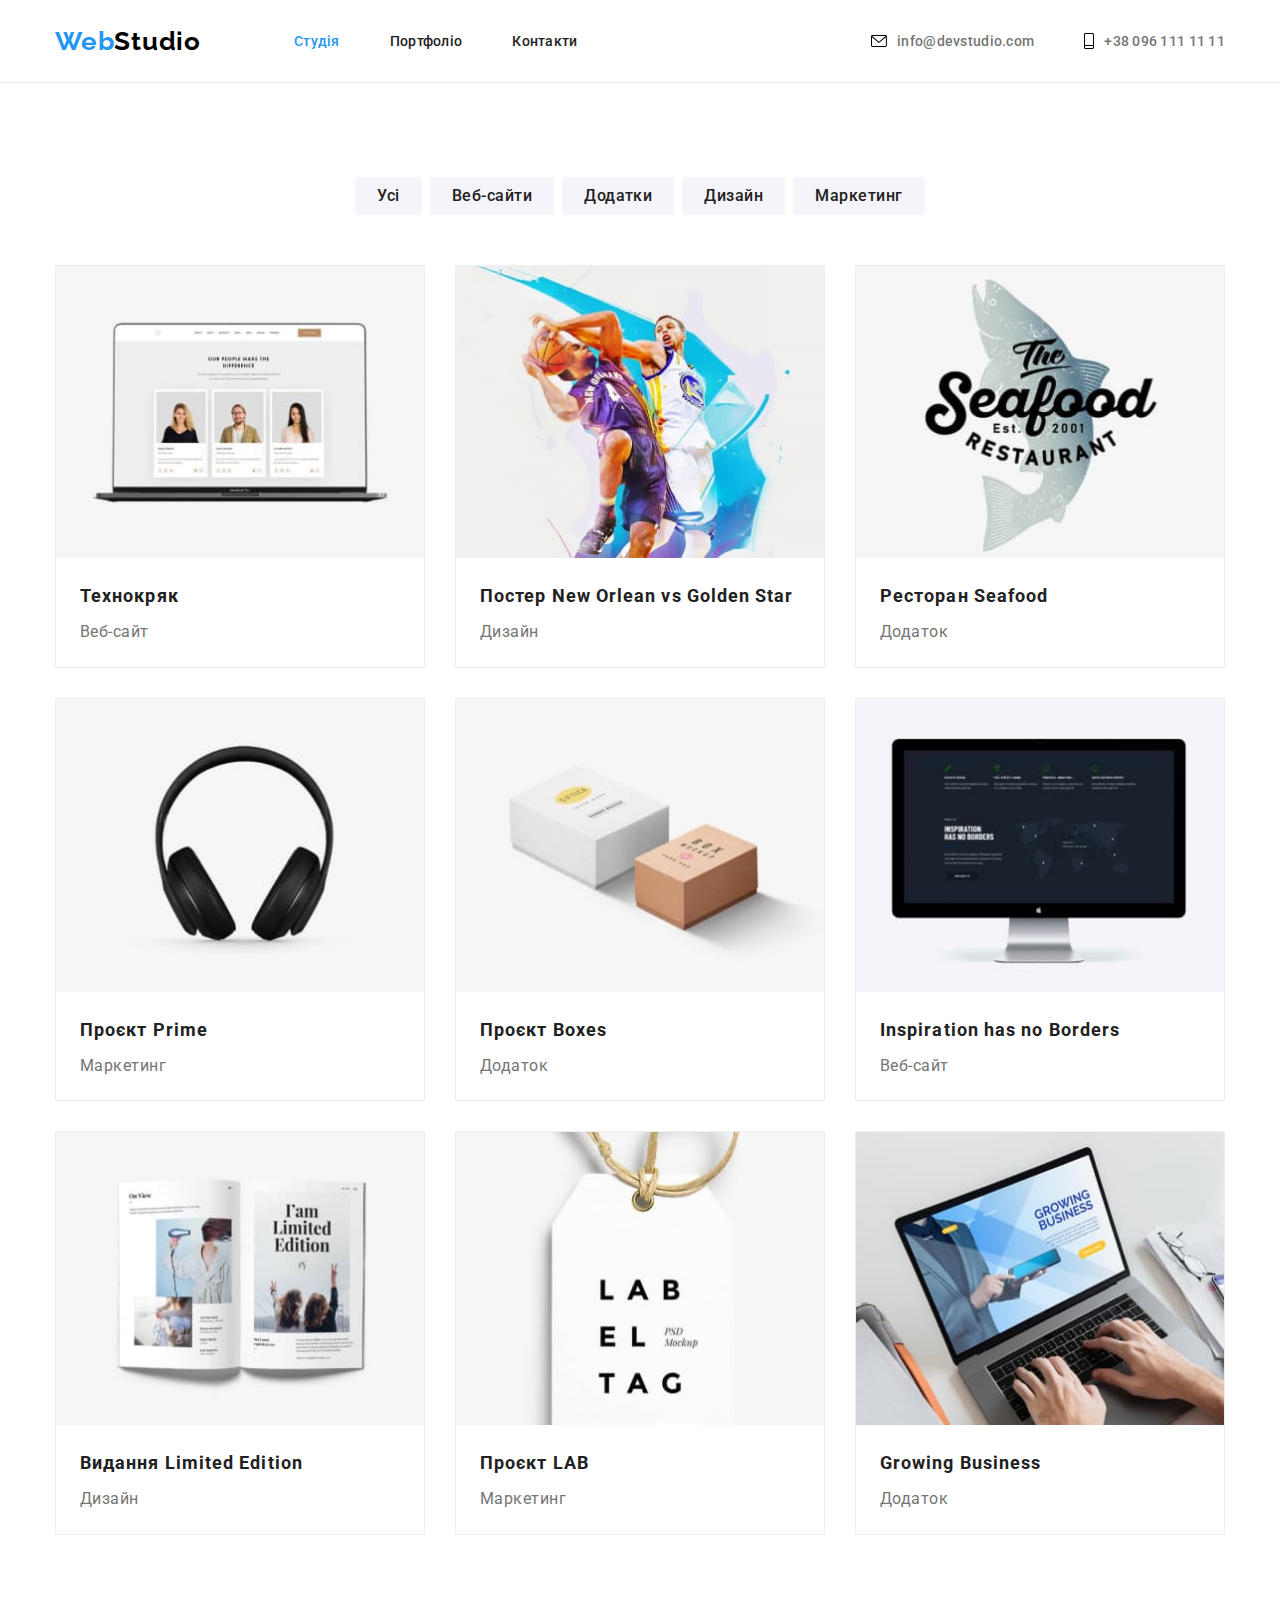
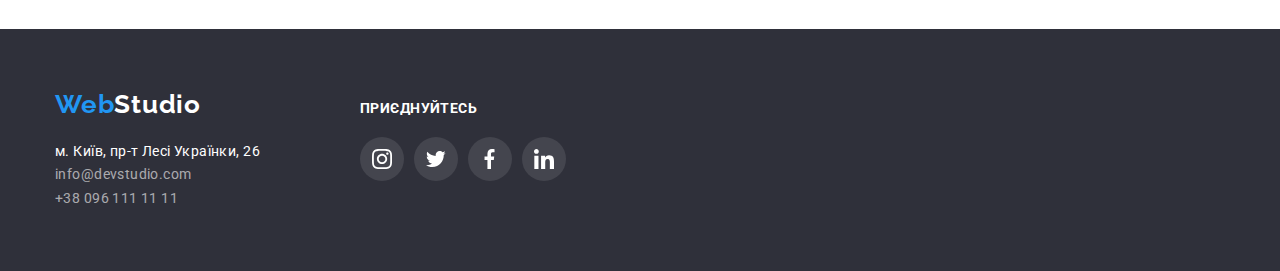
==== portfolio.html @ 0759c71a "and" ====
<!DOCTYPE html>
<html lang="en">
  <head>
    <meta charset="UTF-8" />
    <meta http-equiv="X-UA-Compatible" content="IE=edge" />
    <meta name="viewport" content="width=device-width, initial-scale=1.0" />
    <link rel="stylesheet" href="./css/normalize.css" />
    <link rel="stylesheet" href="./css/styles.css" />
    <link rel="preconnect" href="https://fonts.googleapis.com" />
    <link rel="preconnect" href="https://fonts.gstatic.com" crossorigin />
    <link
      href="https://fonts.googleapis.com/css2?family=Raleway:wght@700&family=Roboto:wght@400;500;700;900&display=swap"
      rel="stylesheet"
    />
    <title>Document</title>
  </head>
  <body>
    <header class="header">
      <div class="container">
        <div class="header-container">
          <a class="logo" href="./index.html"><span>Web</span>Studio</a>
          
            
          <nav class="navigation-menu">
           
            <ul class="navigation">
              <li class="navigation-menu-item"><a class="curent" href="./index.html">Студія</a></li>
              <li class="navigation-menu-item"><a href="./portfolio.html">Портфоліо</a></li>
              <li class="navigation-menu-item"><a href="#">Контакти</a></li>
            </ul>
          </nav>
        
          <ul class="header-contacts">
            <li class="header-envelope">
              <a class="header-mail" href="mailto:info@devstudio.com"> <svg class="button-icon-envelope" width="16" height="12">
                <use href="./images/symbol-defs.svg#icon-envelope"></use>
              </svg>info@devstudio.com</a>
            </li>
            <li>
              <a class="heater-tel" href="tel:+380961111111"><svg class="button-icon-envelope" width="10" height="16">
                <use href="./images/symbol-defs.svg#icon-phone"></use>
              </svg>+38 096 111 11 11</a>
            </li>
          </ul>
        </div>
        </div>
      </div>
    </header>
    <main>
      <section class="section-portfolio">
        <div class="container">
          <h1 class="visually-hidden">Портфоліо</h1>
          <ul class="portfolio-buttons">
            <li class="porfolio-item">
              <button class="porfolio-button" type="button">Усі</button>
            </li>
            <li class="porfolio-item">
              <button class="porfolio-button" type="button">Веб-сайти</button>
            </li>
            <li class="porfolio-item">
              <button class="porfolio-button" type="button">Додатки</button>
            </li>
            <li class="porfolio-item">
              <button class="porfolio-button" type="button">Дизайн</button>
            </li>
            <li class="porfolio-item">
              <button class="porfolio-button" type="button">Маркетинг</button>
            </li>
          </ul>
          <ul class="item_portfolio">
            <li class="item_portfolios">
              <a href="#" class="portfolio-link">
              <img
                src="images/команда.jpg"
                alt="технокряк"
                width="370"
                height="294"
              />
              <div class="item-name">
              <h2 class="card-title">Технокряк</h2>
              <p class="card-description">Веб-сайт</p>
            
            </div>
          </a>
            </li>
            <li class="item_portfolios">
              <a href="#" class="portfolio-link">
              <img
                src="images/баскетбол.jpg"
                alt="постер"
                width="370"
                height="294"
              />
              <div class="item-name">
              <h2 class="card-title">Постер New Orlean vs Golden Star</h2>
              <p class="card-description">Дизайн</p>
            </div>
          </a>
            </li>
            <li class="item_portfolios">
              <a href="#" class="portfolio-link">
              <img
                src="images/реклама.jpg"
                alt="Ресторан Seafood"
                width="370"
                height="294"
              />
              <div class="item-name">
              <h2 class="card-title">Ресторан Seafood</h2>
              <p class="card-description">Додаток</p>
            </div>
          </a>
            </li>
            <li class="item_portfolios">
            <a href="#" class="portfolio-link">
              <img
                src="images/наушники.jpg"
                alt="Проєкт Prime"
                width="370"
                height="294"
              />
              <div class="item-name">
              <h2 class="card-title">Проєкт Prime</h2>
              <p class="card-description">Маркетинг</p>
            </div>
          </a>
            </li>
            <li class="item_portfolios">
              <a href="#" class="portfolio-link">
              <img
                src="images/коробки.jpg"
                alt="Проєкт Boxes"
                width="370"
                height="294"
              />
              <div class="item-name">
              <h2 class="card-title">Проєкт Boxes</h2>
              <p class="card-description">Додаток</p>
            </div>
          </a>
            </li>
           
            <li class="item_portfolios">
              <a href="#" class="portfolio-link">
              <img
                src="images/imac.jpg"
                alt="Inspiration has no Borders"
                width="370"
                height="294"
              />
              <div class="item-name">
              <h2 class="card-title">Inspiration has no Borders</h2>
              <p class="card-description">Веб-сайт</p>
            </div>
          </a>
            </li>
           
            <li class="item_portfolios">
              <a href="#" class="portfolio-link">
              <img
                src="images/книга.jpg"
                alt="Видання Limited Edition"
                width="370"
                height="294"
              />
              <div class="item-name">
              <h2 class="card-title">Видання Limited Edition</h2>
              <p class="card-description">Дизайн</p>
            </div>
          </a>
            </li>
           
            <li class="item_portfolios">
              <a href="#" class="portfolio-link">
              <img
                src="images/шильдік.jpg"
                alt="Проєкт LAB"
                width="370"
                height="294"
              />
              <div class="item-name">
              <h2 class="card-title">Проєкт LAB</h2>
              <p class="card-description">Маркетинг</p>
            </div>
          </a>
            </li>
            
            <li class="item_portfolios">
              <a href="#" class="portfolio-link">
              <img
                src="images/ноутбк.jpg"
                alt="Growing Business"
                width="370"
                height="294"
              />
              <div class="item-name">
              <h2 class="card-title">Growing Business</h2>
              <p class="card-description">Додаток</p>
              </div>
            </a>
            </li>
          </ul>
        </div>
      </section>
    </main>
    <footer class="footer">
      <div class="container">
        <div class="footer-adres">
        <a class="footer-logo" href="./index.html"><span>Web</span>Studio</a>
        <address>
          <ul class="footer-addres">
            <li>
              <a
                class="name-address"
                href="https://goo.gl/maps/CPtrU1FHBa2aNyZL9"
                target="_blank"
                rel="noopener noreferrer nofollow"
                >м. Київ, пр-т Лесі Українки, 26</a
              >
            </li>
            <li>
              <a class="footer-mail" href="mailto:info@devstudio.com"
                >info@devstudio.com</a
              >
            </li>
            <li>
              <a class="footer-phone" href="tel:380961111111"
                >+38 096 111 11 11</a
              >
            </li>
          </ul>
        </address>
      </div>
      <div class="footer-socials-block">
        <p class="social-footer-title">приєднуйтесь</p>
        <ul class="social-footer-list">
          <li class="social-footer-item">
            <a href="#" class="social-footer-link">
              <svg width="20" height="20">
                <use href="./images/symbol-defs.svg#icon-instagram"></use>
              </svg>
            </a>
          </li>
          <li class="social-footer-item">
            <a href="#" class="social-footer-link">
              <svg width="20" height="20">
                <use href="./images/symbol-defs.svg#icon-twiter-1"></use>
              </svg>
            </a>
          </li>
          <li class="social-footer-item">
            <a href="#" class="social-footer-link">
              <svg width="20" height="20">
                <use href="./images/symbol-defs.svg#icon-facebook"></use>
              </svg>
            </a>
          </li>
          <li class="social-footer-item">
            <a href="#" class="social-footer-link">
              <svg width="20" height="20">
                <use href="./images/symbol-defs.svg#icon-linkedin"></use>
              </svg>
            </a>
          </li>
        </ul>
      </div>
      </div>
    </footer>
  </body>
</html>
---- css/styles.css ----
:root {
  --primary-text-color: #757575;
  --primary-background-color: #ffffff;
  --primery-hover-color: #2196f3;
  --primery-title-color: #212121;
}

body {
  font-family: "Roboto", sans-serif;
  color: var(--primary-text-color);
  font-size: 16px;
  font-weight: 400;
  background-color: var(--primary-background-color);
}
a {
  color: inherit;
  text-decoration: none;
  cursor: pointer;
}
h1,
h2,
h3,
h4,
h5,
h6,
p,
ul {
  margin: 0;
  padding: 0;
}
li {
  list-style: none;
}
.container {
  max-width: 1200px;
  padding: 0 15px;
  margin: 0 auto;
}
.header .logo {
  font-family: "Raleway", sans-serif;
  font-weight: 700;
  font-size: 26px;
  line-height: 1.2;
  letter-spacing: 0.03em;
  color: #000000;
  margin-right: 93px;
  padding: 24px 0;
}
.header .logo span {
  color: #2196f3;
}
.navigation li a {
  font-weight: 500;
  font-size: 14px;
  padding: 32px 0;
  line-height: 1.14;
  letter-spacing: 0.02em;
  color: var(--primery-title-color);
}
.navigation li a:hover,
.navigation li a:focus {
  color: var(--primery-hover-color);
}

ul {
  list-style: none;
}
.header-contacts li a {
  font-weight: 500;
  font-size: 14px;
  line-height: 16px;
  letter-spacing: 0.02em;
}
.header-contacts li a:hover,
.header-contacts li a:focus {
  color: var(--primery-hover-color);
}
.hero_button:hover,
.hero_button:focus {
  background-color: #188ce8;
  cursor: pointer;
}

.navigation .curent {
  color: var(--primery-hover-color);
}
.section.hero-section {
  background-image: linear-gradient(
      to top,
      rgba(47, 48, 58, 0.4),
      rgba(47, 48, 48, 0.4)
    ),
    url(../images/people.jpg);
  background-size: cover;
  background-position: center;
  background-repeat: no-repeat;
}
.hero-title {
  font-weight: 900;
  font-size: 44px;
  line-height: 1.37;
  text-align: center;
  letter-spacing: 0.06em;
  text-transform: uppercase;
  color: var(--primary-background-color);
  max-width: 696px;
  margin: 0 auto 30px;
}
.container-box {
  text-align: center;
}
img {
  display: block;
  width: 100%;
  height: auto;
}

.hero_button {
  background: var(--primery-hover-color);
  box-shadow: 0px 4px 4px rgb(0 0 0 / 15%);
  border-radius: 4px;
  font-family: "Roboto", sans-serif;
  font-weight: 700;
  font-size: 16px;
  line-height: 1.9;
  text-align: center;
  letter-spacing: 0.06em;
  width: 216px;
  height: 50px;
  border: none;
  color: var(--primary-background-color);
}

.hero-button:hover,
.hero-button:focus {
  background-color: #188ce8;
}

.visually-hidden {
  position: absolute;
  white-space: nowrap;
  width: 1px;
  height: 1px;
  overflow: hidden;
  border: 0;
  padding: 0;
  clip: rect(0 0 0 0);
  clip-path: inset(50%);
  margin: -1px;
}
.benefits-item h3 {
  margin-top: 30px;
  font-weight: 700;
  font-size: 14px;
  line-height: 1.14;
  letter-spacing: 0.03em;
  text-transform: uppercase;
  color: var(--primery-title-color);
}
.benefits-item p {
  font-weight: 400;
  font-size: 14px;
  line-height: 1.7;
  letter-spacing: 0.03em;
}

.about-title {
  font-weight: 700;
  font-size: 36px;
  line-height: 1.16;
  text-align: center;
  letter-spacing: 0.03em;
  color: var(--primery-title-color);
  margin-bottom: 50px;
}
.section.section-team {
  background-color: #f5f4fa;
}
.team-title {
  font-weight: 700;
  font-size: 36px;
  line-height: 1.16;
  text-align: center;
  letter-spacing: 0.03em;
  color: var(--primery-title-color);
}
.team-item {
  background-color: var(--primary-background-color);
}
.team-title {
  font-weight: 500;
  font-size: 16px;
  line-height: 1.18;
  text-align: center;
  letter-spacing: 0.03em;
  color: var(--primery-title-color);
}
.team-description {
  font-size: 16px;
  line-height: 1.18;
  text-align: center;
  letter-spacing: 0.03em;
}
.footer {
  background-color: #2f303a;
}
.footer-logo {
  font-family: "Raleway";

  font-weight: 700;
  font-size: 26px;
  line-height: 1.19;
  letter-spacing: 0.03em;

  color: var(--primary-background-color);
}
.footer-logo span {
  color: var(--primery-hover-color);
}
.name-address {
  font-style: normal;
  font-size: 14px;
  line-height: 1.7;
  letter-spacing: 0.03em;

  color: var(--primary-background-color);
}
.footer-mail,
.footer-phone {
  font-weight: 400;
  font-style: normal;
  font-size: 14px;
  line-height: 1.7;
  letter-spacing: 0.03em;
  color: rgba(255, 255, 255, 0.6);
}
.footer-mail:hover,
.footer-phone:hover,
.footer-mail:focus,
.footer-phone:focus {
  color: var(--primery-hover-color);
}

.porfolio-button {
  background: #f5f4fa;
  font-family: "Roboto", sans-serif;
  font-style: normal;
  font-weight: 500;
  font-size: 16px;
  line-height: 1.6;
  border: none;
  text-align: center;
  letter-spacing: 0.03em;
  color: var(--primery-title-color);
  padding: 6px 22px;
  border-radius: 4px;
}
.item-name {
  padding: 20px 24px;
}
.porfolio-button:hover,
.porfolio-button:focus {
  cursor: pointer;
  background-color: var(--primery-hover-color);
  color: var(--primary-background-color);
}

.card-title {
  font-weight: 700;
  font-size: 18px;
  line-height: 2;
  letter-spacing: 0.06em;
  color: var(--primery-title-color);
}
.card-description {
  font-size: 16px;
  line-height: 1.8;
  letter-spacing: 0.03em;
}

.header-container {
  display: flex;
  align-items: center;
}

ul.navigation {
  display: flex;
}

ul.navigation li:not(:first-child) {
  margin-left: 50px;
}

ul.header-contacts {
  margin-left: auto;
  display: flex;
  gap: 50px;
}
a.footer-logo {
  margin-bottom: 20px;
}
li.navigation-menu-item {
  margin: 32px 0;
}
header.header {
  border-bottom: 1px solid #ececec;
}
section.section.hero-section {
  padding: 200px 0;
}
h1.hero-title {
  margin-bottom: 30px;
}
ul.benefits-list {
  display: flex;
}
ul.benefits-list li:not(:first-child) {
  margin-left: 30px;
}
li.benefits-item h3 {
  margin-bottom: 10px;
}
ul.about-list {
  display: flex;
  gap: 30px;
}
ul.team-list {
  display: flex;
  gap: 30px;
}
h2.team-title {
  font-weight: 700;
  font-size: 36px;
  line-height: 42px;
  text-align: center;
  letter-spacing: 0.03em;
  color: #212121;
}

h2.team-title {
  margin-bottom: 50px;
}
h3.team-title {
  margin-bottom: 10px;
}
.name-team {
  padding: 30px;
}
section.section-visually {
  padding: 94px 0px 0px 0px;
}
section.section-about,
section.section.section-team {
  padding: 94px 0px 94px 0px;
}
a.footer-logo {
  display: block;
}
footer.footer {
  padding: 60px 0;
}
ul.portfolio-buttons {
  display: flex;
  align-items: center;
  justify-content: center;
  gap: 8px;
  margin-bottom: 50px;
}
ul.item_portfolio {
  display: flex;
  flex-wrap: wrap;
  gap: 30px;
}
section.section-portfolio {
  padding: 94px 0px 94px 0px;
}
li.item_portfolios {
  background: #ffffff;
  width: 370px;
  border: 1px solid #eeeeee;
}
h2.card-title {
  margin-bottom: 4px;
}

/*style-icon*/

a.heater-tel {
  display: flex;
  align-items: center;
  padding: 32px 0;
  font-weight: 500;
  font-size: 14px;
  letter-spacing: 0.02em;
  line-height: 1.15;
}
a.header-mail {
  display: flex;
  align-items: center;
  padding: 32px 0;
  font-weight: 500;
  font-size: 14px;
  letter-spacing: 0.02em;
  line-height: 1.15;
}
.header-contacts a:hover,
.header-contacts a:focus {
  color: var(--primery-hover-color);
  fill: currentColor;
}
svg.button-icon-envelope {
  margin-right: 10px;
}
.icon-antena::before {
  background-image: url(../images/spytnuk.svg);
}
.icon-clock::before {
  background-image: url(../images/clock.svg);
}
.icon-diagram::before {
  background-image: url(../images/diagram.svg);
}
.icon-astronaut::before {
  background-image: url(../images/astronaut.svg);
}
.benefits-item::before {
  content: "";
  display: block;
  height: 120px;
  background-size: auto;
  background-repeat: no-repeat;
  background-position: center;
  background-color: #f5f4fa;
  border-radius: 4px;
}

ul.social-link-list {
  display: flex;
  justify-content: center;
  align-items: center;
  gap: 10px;
  margin-top: 16px;
}
a.social-instagram {
  fill: #afb1b8;
  display: flex;
  align-items: center;
  justify-content: center;
  width: 44px;
  height: 44px;
}
.social-link-item a:hover,
.social-link-item a:focus {
  background-color: #188ce8;
  border-radius: 50%;
  fill: #ffffff;
}
.client-section h2 {
  font-weight: 700;
  font-size: 36px;
  line-height: 1.17;
  letter-spacing: 0.03em;
  color: #111;
  text-align: center;
  margin-bottom: 50px;
}
section.section.client-section {
  padding: 94px 0;
}
ul.clients-list {
  display: flex;
  flex-wrap: wrap;
  padding: 0;
  margin: 0;
  margin-left: calc(-1 * 30px);
}
li.clients-item {
  flex-basis: calc(100% / 6 - 30px);
  height: 92px;
  margin-left: 30px;
}
a.clients-link {
  display: flex;
  align-items: center;
  justify-content: center;
  fill: #afb1b8;
  height: 100%;
  width: 100%;
  border: 1px solid #afb1b8;
  border-radius: 4px;
}
.clients-item a:hover,
.clients-item a:focus {
  border-color: var(--primery-hover-color);
  fill: var(--primery-hover-color);
}
footer.footer .container {
  display: flex;
  align-items: baseline;
}
p.social-footer-title {
  font-weight: 700;
  font-size: 14px;
  line-height: 1.14;
  letter-spacing: 0.03em;
  text-transform: uppercase;
  color: var(--primary-background-color);
}
.footer-socials-block {
  margin-left: 100px;
}
a.social-footer-link {
  background: rgba(255, 255, 255, 0.1);
  border-radius: 50%;
  padding: 12px;
  fill: var(--primary-background-color);
  display: flex;
  align-items: center;
  align-items: center;
  justify-content: center;
  width: 44px;
  height: 44px;
}
ul.social-footer-list {
  display: flex;
  justify-content: center;
  align-items: center;
  gap: 10px;
  margin-top: 20px;
}
.social-footer-item a:hover,
.social-footer-item a:focus {
  background-color: var(--primery-hover-color);
}

li.item_portfolios:hover,
li.item_portfolios:focus {
  display: block;
  box-shadow: 0px 1px 1px rgb(0 0 0 / 12%), 0px 4px 4px rgb(0 0 0 / 6%),
    1px 4px 6px rgb(0 0 0 / 16%);
}
a.portfolio-link:hover,
a.portfolio-link:focus {
  display: block;
  box-shadow: 0px 1px 1px rgb(0 0 0 / 12%), 0px 4px 4px rgb(0 0 0 / 6%),
    1px 4px 6px rgb(0 0 0 / 16%);
}
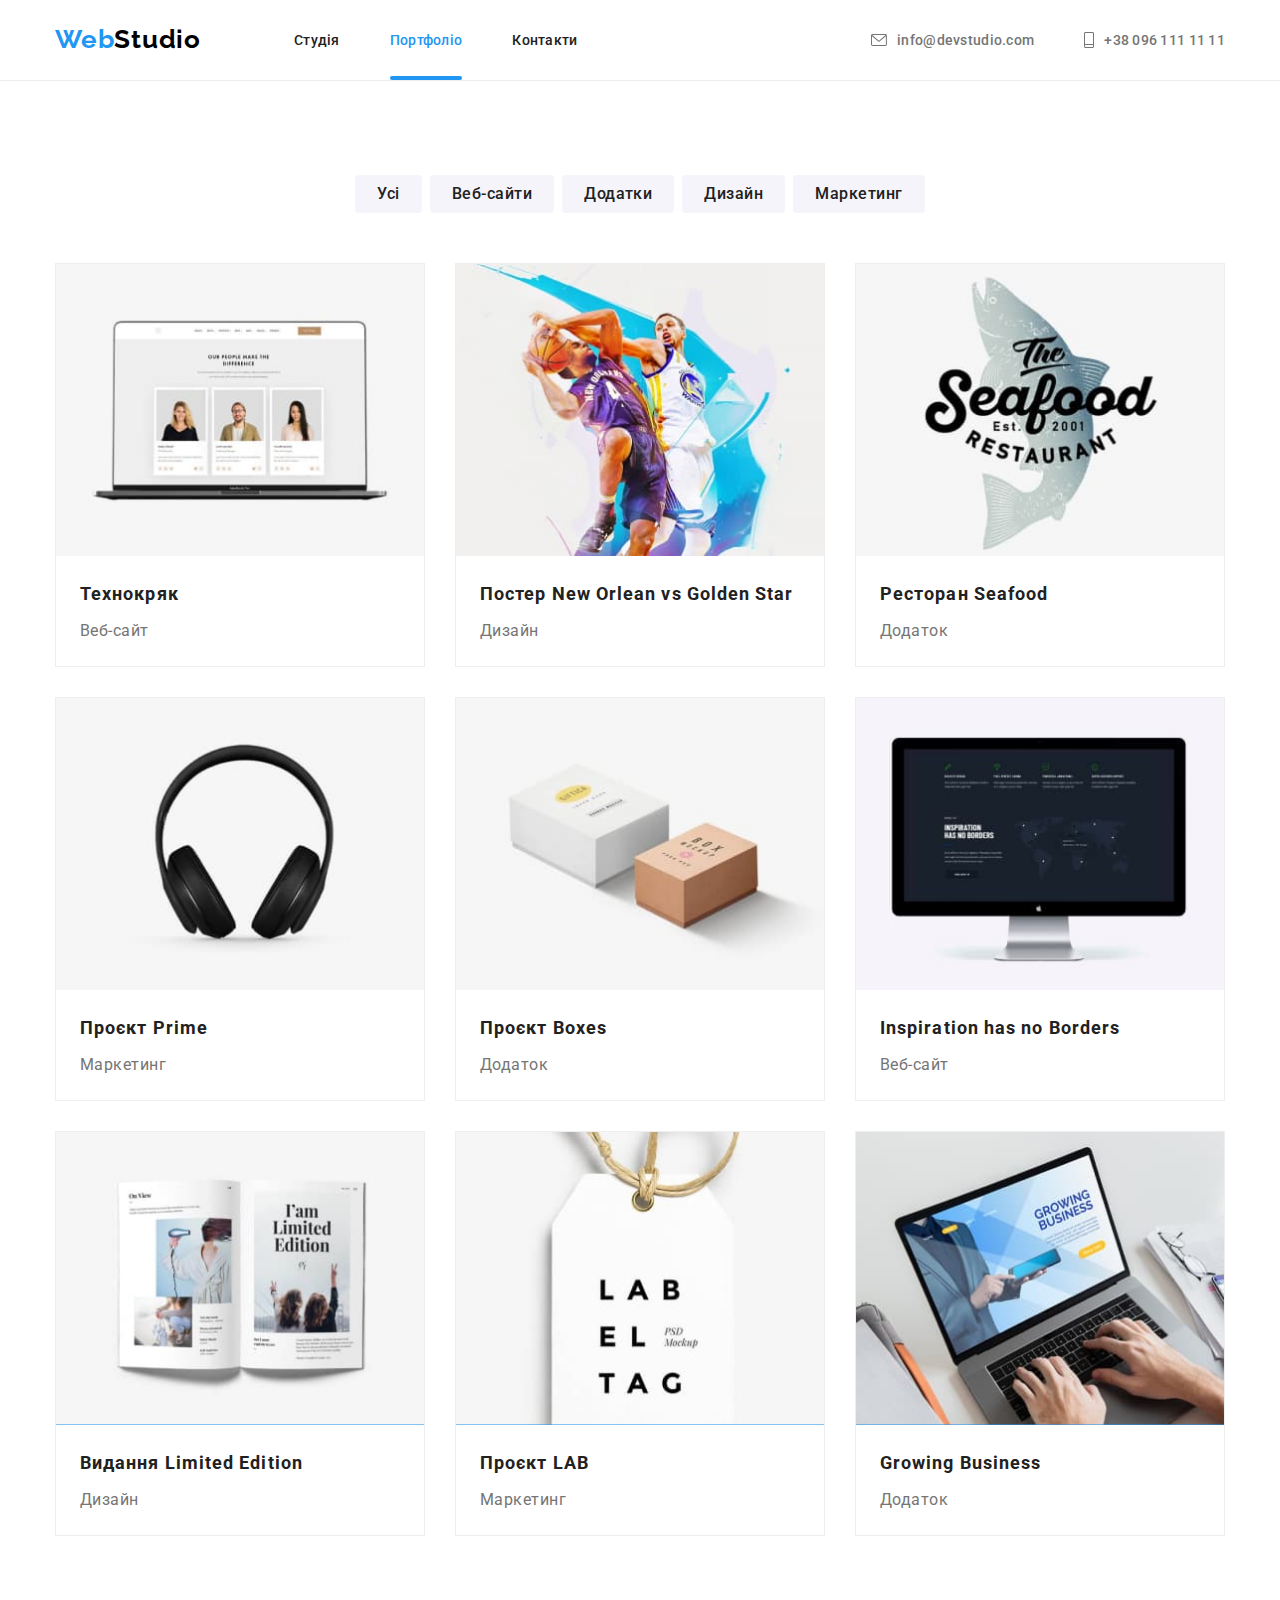
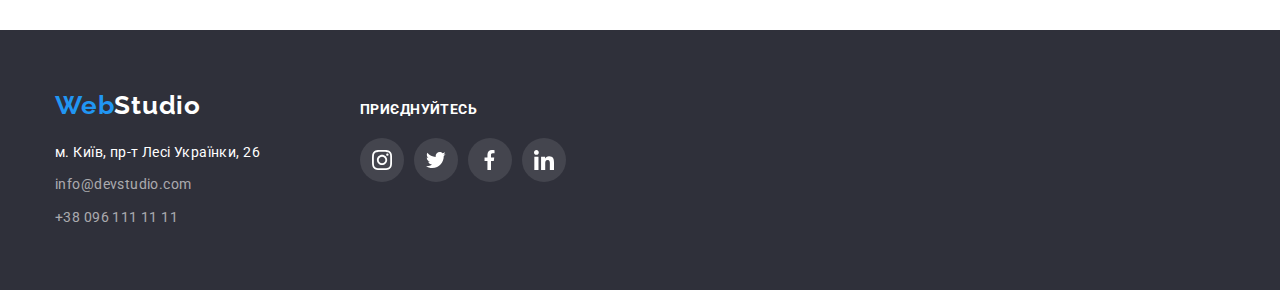
==== commit ab96f5ab: "end" ====
--- a/portfolio.html
+++ b/portfolio.html
@@ -24,8 +24,8 @@
           <nav class="navigation-menu">
            
             <ul class="navigation">
-              <li class="navigation-menu-item"><a class="curent" href="./index.html">Студія</a></li>
-              <li class="navigation-menu-item"><a href="./portfolio.html">Портфоліо</a></li>
+              <li class="navigation-menu-item"><a href="./index.html">Студія</a></li>
+              <li class="navigation-menu-item current"><a href="./portfolio.html">Портфоліо</a></li>
               <li class="navigation-menu-item"><a href="#">Контакти</a></li>
             </ul>
           </nav>
@@ -70,27 +70,39 @@
           <ul class="item_portfolio">
             <li class="item_portfolios">
               <a href="#" class="portfolio-link">
+              <div class ="portfolio-image-box">
               <img
                 src="images/команда.jpg"
                 alt="технокряк"
                 width="370"
                 height="294"
               />
+              <p class="portfolio-image-text">
+                Ресурс пропонує комплексні пропозиції з різним рівнем
+                функціоналу та сервісів. Все це дозволить відвідувачу
+                отримати вичерпні відомості про компанію чи приватну особу.
+              </p></div>
               <div class="item-name">
               <h2 class="card-title">Технокряк</h2>
               <p class="card-description">Веб-сайт</p>
-            
-            </div>
-          </a>
-            </li>
-            <li class="item_portfolios">
-              <a href="#" class="portfolio-link">
+              
+            </div>
+          </a>
+            </li>
+            <li class="item_portfolios">
+              <a href="#" class="portfolio-link">
+                <div class ="portfolio-image-box">
               <img
                 src="images/баскетбол.jpg"
                 alt="постер"
                 width="370"
                 height="294"
               />
+              <p class="portfolio-image-text">
+                Ресурс пропонує комплексні пропозиції з різним рівнем
+                функціоналу та сервісів. Все це дозволить відвідувачу
+                отримати вичерпні відомості про компанію чи приватну особу.
+              </p></div>
               <div class="item-name">
               <h2 class="card-title">Постер New Orlean vs Golden Star</h2>
               <p class="card-description">Дизайн</p>
@@ -99,12 +111,18 @@
             </li>
             <li class="item_portfolios">
               <a href="#" class="portfolio-link">
+                <div class ="portfolio-image-box">
               <img
                 src="images/реклама.jpg"
                 alt="Ресторан Seafood"
                 width="370"
                 height="294"
               />
+              <p class="portfolio-image-text">
+                Ресурс пропонує комплексні пропозиції з різним рівнем
+                функціоналу та сервісів. Все це дозволить відвідувачу
+                отримати вичерпні відомості про компанію чи приватну особу.
+              </p></div>
               <div class="item-name">
               <h2 class="card-title">Ресторан Seafood</h2>
               <p class="card-description">Додаток</p>
@@ -113,12 +131,18 @@
             </li>
             <li class="item_portfolios">
             <a href="#" class="portfolio-link">
+              <div class ="portfolio-image-box">
               <img
                 src="images/наушники.jpg"
                 alt="Проєкт Prime"
                 width="370"
                 height="294"
               />
+              <p class="portfolio-image-text">
+                Ресурс пропонує комплексні пропозиції з різним рівнем
+                функціоналу та сервісів. Все це дозволить відвідувачу
+                отримати вичерпні відомості про компанію чи приватну особу.
+              </p></div>
               <div class="item-name">
               <h2 class="card-title">Проєкт Prime</h2>
               <p class="card-description">Маркетинг</p>
@@ -127,12 +151,18 @@
             </li>
             <li class="item_portfolios">
               <a href="#" class="portfolio-link">
+                <div class ="portfolio-image-box">
               <img
                 src="images/коробки.jpg"
                 alt="Проєкт Boxes"
                 width="370"
                 height="294"
               />
+              <p class="portfolio-image-text">
+                Ресурс пропонує комплексні пропозиції з різним рівнем
+                функціоналу та сервісів. Все це дозволить відвідувачу
+                отримати вичерпні відомості про компанію чи приватну особу.
+              </p></div>
               <div class="item-name">
               <h2 class="card-title">Проєкт Boxes</h2>
               <p class="card-description">Додаток</p>
@@ -142,12 +172,18 @@
            
             <li class="item_portfolios">
               <a href="#" class="portfolio-link">
+                <div class ="portfolio-image-box">
               <img
                 src="images/imac.jpg"
                 alt="Inspiration has no Borders"
                 width="370"
                 height="294"
               />
+              <p class="portfolio-image-text">
+                Ресурс пропонує комплексні пропозиції з різним рівнем
+                функціоналу та сервісів. Все це дозволить відвідувачу
+                отримати вичерпні відомості про компанію чи приватну особу.
+              </p></div>
               <div class="item-name">
               <h2 class="card-title">Inspiration has no Borders</h2>
               <p class="card-description">Веб-сайт</p>
@@ -157,12 +193,18 @@
            
             <li class="item_portfolios">
               <a href="#" class="portfolio-link">
+                <div class ="portfolio-image-box">
               <img
                 src="images/книга.jpg"
                 alt="Видання Limited Edition"
                 width="370"
                 height="294"
               />
+              <p class="portfolio-image-text">
+                Ресурс пропонує комплексні пропозиції з різним рівнем
+                функціоналу та сервісів. Все це дозволить відвідувачу
+                отримати вичерпні відомості про компанію чи приватну особу.
+              </p></div>
               <div class="item-name">
               <h2 class="card-title">Видання Limited Edition</h2>
               <p class="card-description">Дизайн</p>
@@ -172,12 +214,18 @@
            
             <li class="item_portfolios">
               <a href="#" class="portfolio-link">
+                <div class ="portfolio-image-box">
               <img
                 src="images/шильдік.jpg"
                 alt="Проєкт LAB"
                 width="370"
                 height="294"
               />
+              <p class="portfolio-image-text">
+                Ресурс пропонує комплексні пропозиції з різним рівнем
+                функціоналу та сервісів. Все це дозволить відвідувачу
+                отримати вичерпні відомості про компанію чи приватну особу.
+              </p></div>
               <div class="item-name">
               <h2 class="card-title">Проєкт LAB</h2>
               <p class="card-description">Маркетинг</p>
@@ -187,12 +235,18 @@
             
             <li class="item_portfolios">
               <a href="#" class="portfolio-link">
+                <div class ="portfolio-image-box">
               <img
                 src="images/ноутбк.jpg"
                 alt="Growing Business"
                 width="370"
                 height="294"
               />
+              <p class="portfolio-image-text">
+                Ресурс пропонує комплексні пропозиції з різним рівнем
+                функціоналу та сервісів. Все це дозволить відвідувачу
+                отримати вичерпні відомості про компанію чи приватну особу.
+              </p></div>
               <div class="item-name">
               <h2 class="card-title">Growing Business</h2>
               <p class="card-description">Додаток</p>
--- a/css/styles.css
+++ b/css/styles.css
@@ -3,6 +3,7 @@
   --primary-background-color: #ffffff;
   --primery-hover-color: #2196f3;
   --primery-title-color: #212121;
+  --transition-function: cubic-bezier(0.4, 0, 0.2, 1);
 }
 
 body {
@@ -49,17 +50,52 @@
 .header .logo span {
   color: #2196f3;
 }
-.navigation li a {
+.navigation-menu .navigation-menu-item a {
+  display: block;
+  padding: 32px 0;
   font-weight: 500;
   font-size: 14px;
-  padding: 32px 0;
-  line-height: 1.14;
+  line-height: 1.15;
   letter-spacing: 0.02em;
-  color: var(--primery-title-color);
-}
-.navigation li a:hover,
-.navigation li a:focus {
+  color: #212121;
+  transition: color;
+  transition-duration: 250ms;
+  transition-timing-function: var(--transition-function);
+  position: relative;
+}
+.navigation-menu .navigation-menu-item a:hover,
+.navigation-menu .navigation-menu-item a:focus {
   color: var(--primery-hover-color);
+}
+.navigation-menu .navigation-menu-item a:hover:after,
+.navigation-menu .navigation-menu-item a:focus:after {
+  content: "";
+  opacity: 1;
+  position: absolute;
+  bottom: 0;
+  left: 0;
+  width: 100%;
+  height: 4px;
+  background-color: #2196f3;
+  border-radius: 2px;
+  transition: opacity;
+  transition-duration: 250ms;
+  transition-timing-function: var(--transition-function);
+}
+
+.navigation-menu .navigation-menu-item.current a::after {
+  content: "";
+  position: absolute;
+  opacity: 1;
+  bottom: 0;
+  left: 0;
+  width: 100%;
+  height: 4px;
+  background-color: #2196f3;
+  border-radius: 2px;
+  transition: background-color;
+  transition-duration: 250ms;
+  transition-timing-function: var(--transition-function);
 }
 
 ul {
@@ -70,6 +106,9 @@
   font-size: 14px;
   line-height: 16px;
   letter-spacing: 0.02em;
+  transition: color, fill;
+  transition-duration: 250ms;
+  transition-timing-function: var(--transition-function);
 }
 .header-contacts li a:hover,
 .header-contacts li a:focus {
@@ -126,6 +165,7 @@
   text-align: center;
   letter-spacing: 0.06em;
   width: 216px;
+  transition-duration: 250ms;
   height: 50px;
   border: none;
   color: var(--primary-background-color);
@@ -233,6 +273,9 @@
   line-height: 1.7;
   letter-spacing: 0.03em;
   color: rgba(255, 255, 255, 0.6);
+  transition: color;
+  transition-duration: 250ms;
+  transition-timing-function: var(--transition-function);
 }
 .footer-mail:hover,
 .footer-phone:hover,
@@ -254,6 +297,9 @@
   color: var(--primery-title-color);
   padding: 6px 22px;
   border-radius: 4px;
+  transition: background-color, color, border-radius, box-shadow;
+  transition-duration: 250ms;
+  transition-timing-function: var(--transition-function);
 }
 .item-name {
   padding: 20px 24px;
@@ -296,12 +342,24 @@
   display: flex;
   gap: 50px;
 }
+a.curent::after {
+  content: "";
+  position: absolute;
+  opacity: 1;
+  bottom: 0;
+  left: 0;
+  width: 100%;
+  height: 4px;
+  background-color: #2196f3;
+  border-radius: 2px;
+  transition: background-color;
+  transition-duration: 250ms;
+  transition-timing-function: var(--transition-function);
+}
 a.footer-logo {
   margin-bottom: 20px;
 }
-li.navigation-menu-item {
-  margin: 32px 0;
-}
+
 header.header {
   border-bottom: 1px solid #ececec;
 }
@@ -327,6 +385,27 @@
 ul.team-list {
   display: flex;
   gap: 30px;
+}
+.about-item {
+  flex-basis: calc((100%-30px) / 3);
+  position: relative;
+}
+p.about-text {
+  width: 100%;
+  position: absolute;
+  bottom: 0;
+  display: block;
+  left: 0;
+  padding: 27px 0;
+  text-align: center;
+  font-weight: 700;
+  font-size: 14px;
+  line-height: 1.14;
+  text-align: center;
+  letter-spacing: 0.03em;
+  text-transform: uppercase;
+  color: var(--primary-background-color);
+  background-color: rgba(47, 48, 58, 0.8);
 }
 h2.team-title {
   font-weight: 700;
@@ -356,6 +435,10 @@
 a.footer-logo {
   display: block;
 }
+.footer-addres li:not(:first-child) {
+  margin-top: 9px;
+}
+
 footer.footer {
   padding: 60px 0;
 }
@@ -410,6 +493,7 @@
 }
 svg.button-icon-envelope {
   margin-right: 10px;
+  fill: currentColor;
 }
 .icon-antena::before {
   background-image: url(../images/spytnuk.svg);
@@ -441,13 +525,18 @@
   gap: 10px;
   margin-top: 16px;
 }
-a.social-instagram {
+li.social-link-item a {
   fill: #afb1b8;
   display: flex;
+  align-items: center;
   align-items: center;
   justify-content: center;
   width: 44px;
   height: 44px;
+  border-radius: 50%;
+  transition: background-color, fill, border-radius;
+  transition-duration: 250ms;
+  transition-timing-function: var(--transition-function);
 }
 .social-link-item a:hover,
 .social-link-item a:focus {
@@ -488,6 +577,7 @@
   width: 100%;
   border: 1px solid #afb1b8;
   border-radius: 4px;
+  transition-duration: 250ms;
 }
 .clients-item a:hover,
 .clients-item a:focus {
@@ -509,7 +599,7 @@
 .footer-socials-block {
   margin-left: 100px;
 }
-a.social-footer-link {
+.social-footer-item a {
   background: rgba(255, 255, 255, 0.1);
   border-radius: 50%;
   padding: 12px;
@@ -520,12 +610,16 @@
   justify-content: center;
   width: 44px;
   height: 44px;
+  transition: background-color, fill, border-radius;
+  transition-duration: 250ms;
+  transition-timing-function: var(--transition-function);
 }
 ul.social-footer-list {
   display: flex;
   justify-content: center;
   align-items: center;
   gap: 10px;
+
   margin-top: 20px;
 }
 .social-footer-item a:hover,
@@ -545,3 +639,81 @@
   box-shadow: 0px 1px 1px rgb(0 0 0 / 12%), 0px 4px 4px rgb(0 0 0 / 6%),
     1px 4px 6px rgb(0 0 0 / 16%);
 }
+
+/* modal*/
+.modal {
+  position: absolute;
+  left: 50%;
+  top: 50%;
+  transform: translate(-50%, -50%);
+  width: 528px;
+  height: 581px;
+  background-color: var(--primary-background-color);
+  transition: all;
+  transition-duration: 250ms;
+  transition-timing-function: var(--transition-function);
+}
+.backdrop {
+  position: fixed;
+  top: 0;
+  left: 0;
+  width: 100%;
+  height: 100%;
+  z-index: 1;
+  background-color: rgba(0, 0, 0, 0.2);
+  transition: all;
+  transition-duration: 250ms;
+  transition-timing-function: var(--transition-function);
+}
+.is-hidden {
+  opacity: 0;
+  visibility: hidden;
+  pointer-events: none;
+}
+button.modal-button {
+  position: absolute;
+  right: 8px;
+  top: 8px;
+  display: flex;
+  padding: 9px;
+  background-color: transparent;
+  border: 1px solid silver;
+  border-radius: 47px;
+  cursor: pointer;
+}
+/**/
+.item_portfolio p {
+  line-height: 1.87;
+  letter-spacing: 0.03em;
+}
+
+p.portfolio-image-text {
+  position: absolute;
+  top: 0;
+  left: 0;
+  width: 100%;
+  height: 100%;
+  font-size: 18px;
+  line-height: 1.5;
+  letter-spacing: 0.03em;
+  color: var(--primary-background-color);
+  background-color: rgba(33, 150, 243, 0.9);
+  padding: 63px 24px;
+  transform: translateY(100%);
+  transition: transform 250ms;
+}
+.portfolio-link {
+  transition: box-shadow;
+  transition-duration: 250ms;
+  transition-timing-function: var(--transition-function);
+}
+.portfolio-link:hover p.portfolio-image-text {
+  transform: translateY(0%);
+}
+.portfolio-image-box {
+  position: relative;
+  overflow: hidden;
+}
+li.navigation-menu-item.current a {
+  color: #2196f3;
+}
